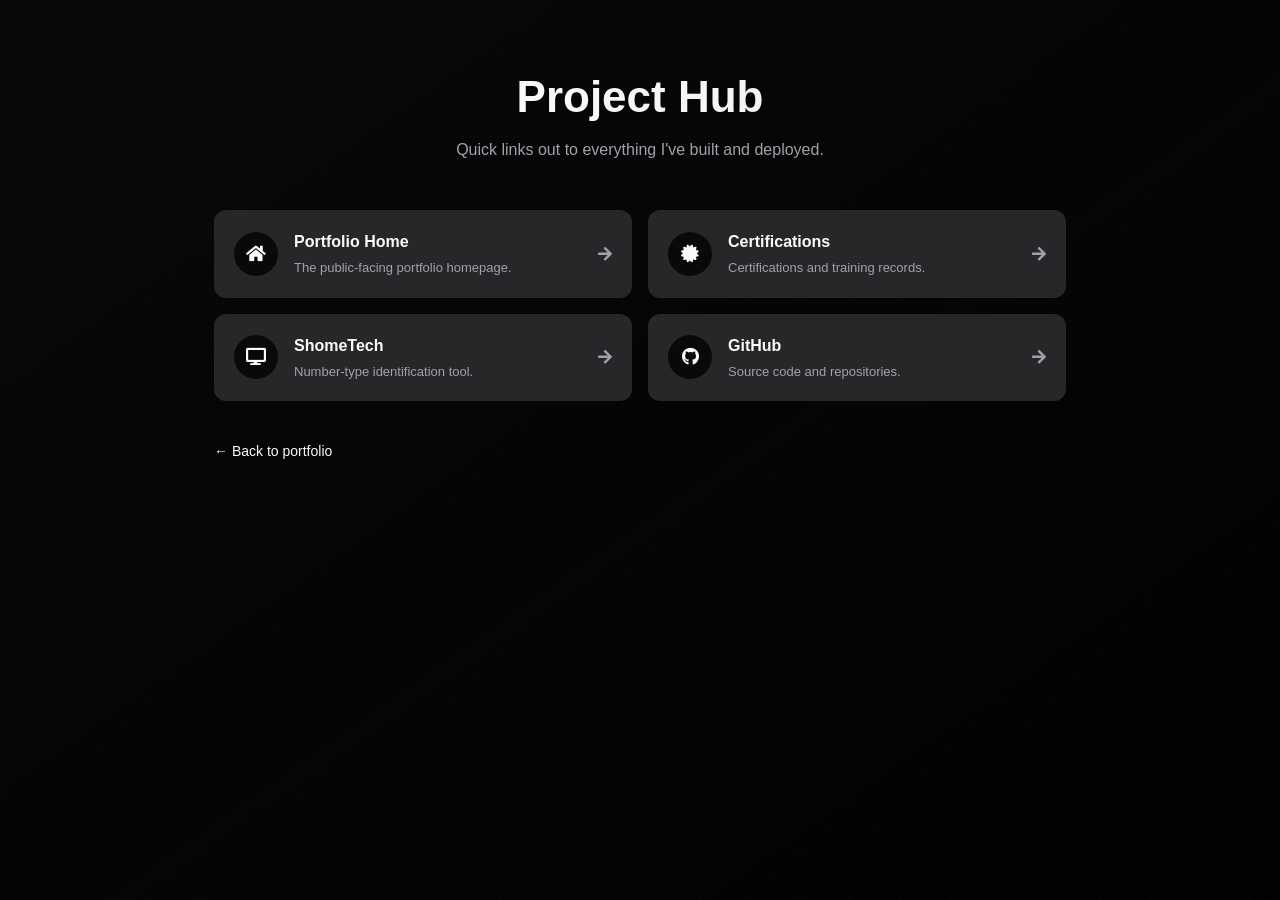
==== myhub/index.html @ 47d91900 "ver 2" ====
<!DOCTYPE html>
<html lang="en">
<head>
  <meta charset="UTF-8" />
  <meta name="viewport" content="width=device-width, initial-scale=1.0" />
  <title>Project Hub</title>
  <meta name="robots" content="noindex, nofollow" />
  <link rel="icon" href="../favicon.ico" />
  <link rel="stylesheet" href="../css/css.css" />
  <link rel="stylesheet" href="https://cdnjs.cloudflare.com/ajax/libs/font-awesome/5.15.3/css/all.min.css" />
</head>
<body class="np-page hub-page">

  <div class="np-bg-wireframe"></div>
  <div class="np-bg-gradient"></div>

  <div class="hub-wrap">
    <div class="hub-header">
      <h1 class="np-gradient-text">Project Hub</h1>
      <p>Quick links out to everything I've built and deployed.</p>
    </div>

    <div id="hub-links-grid" class="hub-grid"></div>

    <a href="../index.html" class="hub-back">&larr; Back to portfolio</a>
  </div>

  <script src="../JS/index.js"></script>
</body>
</html>
---- css/css.css ----
@charset "utf-8";
/* CSS Document */
.col-1 {width: 8.33%;}
.col-2 {width: 16.66%;}
.col-3 {width: 25%;}
.col-4 {width: 33.33%;}
.col-5 {width: 41.66%;}
.col-6 {width: 50%;}
.col-7 {width: 58.33%;}
.col-8 {width: 66.66%;}
.col-9 {width: 75%;}
.col-10 {width: 83.33%;}
.col-11 {width: 91.66%;}
.col-12 {width: 100%;}

* {
	box-sizing: border-box;
	margin: 0;
	padding: 0;
  }
  body {
	font-family: sans-serif;
	font-size: 16px;
	line-height: 1.5;
	/*color: #333;*/
	background-color: #222;
	color: #fff;
  }
  header {
	background-color: #333;
	color: #fff;
  
  }
  a {
	text-decoration: none; /* Remove underline */
	color: #fff; /* Change link color */
  }
  section {
	padding: 20px ;
	/*padding-top: 80px;*/
	width: 90%;
	/*margin: 20px auto;*/
	margin: 10px auto;
	border-radius: 10px;
	box-shadow: 0 0 20px rgba(0, 0, 0, 0.3);
  } 
  section h2 {
	font-size: 24px;
	font-weight: bold;
	margin-bottom: 20px;
  }
  footer {
	/*background-color: #ddd;*/
	background-color: #444;
	text-align: center;
	padding: 20px;
	color: #ddd;
	margin-top: 40px;
  } 
  footer p {
	margin: 10px 0;
  }   
  footer a {
	color: #fff;
	text-decoration: none;
	transition: color 0.3s ease;
  }   
  footer a:hover {
	color: #ddd;
  }
  
  /*Main Page*/
  .logo h1 {
	font-size: 24px;
	font-weight: bold;
  }
  
  ::-webkit-scrollbar {
	width: 10px;
  }
  ::-webkit-scrollbar-track {
	background: #f1f1f1;
  }
  ::-webkit-scrollbar-thumb {
	background: #888;
  }
  ::selection{
	background: rgb(0,123,255,0.3);
  }
	
  .navbar{
	position: fixed;
	width: 100%;
	z-index: 1;
	padding: 25px 0;
  
  }
  .navbar.sticky{
	background: #1b1b1b;
	padding: 10px 0;
  }
  .navbar .content{
	display: flex;
	align-items: center;
	justify-content: space-between;
  }
  .navbar .logo a{
	color: #fff;
	font-size: 30px;
	font-weight: 600;
	text-decoration: none;
	padding-left: 20px;
  }
  .navbar .menu-list{
	padding-right: 20px;
	display: inline-flex;
  }
  .menu-list li{
	list-style: none;
  }
  .menu-list li a{
	color: #fff;
	font-size: 18px;
	font-weight: 500;
	margin-left: 25px;
	text-decoration: none;
	transition: all 0.3s ease;
  }
  .menu-list li a:hover{
	color: #bbb;
  }
	
  .icon{
	color: #fff;
	font-size: 20px;
	cursor: pointer;
	display: none;
  }
	
  .menu-list .cancel-btn{
	position: absolute;
	right: 30px;
	top: 20px;
  }
  
	
  
  /* Hero Section*/
  .hero {
	height: 500px;
	display: flex;
	justify-content: center;
	align-items: center;
  }
  .hero-text {
	text-align: center;
  }
  .hero-image img{
	border-radius: 50%;
	width: 456px;
	display: block;
	margin-left: auto;
	margin-right: auto;
	margin-bottom: 40px;
  }
  .hero-content h1{
	text-align: center;
  }
  .hero-text h2 {
	font-size: 48px;
	font-weight: bold;
	margin-bottom: 20px;
  }
  .hero-text h3 {
	font-size: 24px;
	margin-bottom: 20px;
  }
  
  /* Social Icons */
  .social-icons {
	list-style: none;
	margin-top: 20px;
	align-self: center;
  }
  .social-icons li {
	display: inline-flex;
	flex-direction: column;
	text-align: center;
  }
  .social-icons li:last-child {
	margin-right: 0;
	
  }
  .social-icons a {
	color: #fff;
	margin-right: 10px;
	width: 75px;
	height: 75px;
	border-radius: 50%;
	line-height: 100px;
	transition: all 0.3s ease;
  }
  .social-icons a:hover {
	background-color: #ccc;
	color: #000;
  }
  
  /* Coding Icons */
  .coding-icons {
	list-style: none;
	margin-top: 20px;
  }
  .coding-icons li {
	display: inline-block;
	margin-right: 10px;
  }
  .coding-icons li:last-child {
	margin-right: 0;
  }
  .coding-icons i {
	font-size: 35px;
	color: #fff;
	border: 1px solid #fff;
	border-radius: 25%;
	padding: 10px;
  }
  .coding-icons i:hover {
	color: #bbb;
	border-color: #a4a1a1;
  }
  .coding-icons li div {
	display: inline-flex;
	flex-direction: column;
	align-items: center;
  
  }
  .coding-icons li div i {
	font-size: 35px;
  }
  .coding-icons li div span {
	font-size: 18px;
	margin-top: 5px;
  }
  
  
  /*Project Section*/
  .project-list {
	display: flex;
	justify-content: space-between;
	flex-wrap: wrap;
  }
  .project-item {
  width: calc(50% - 20px);
  margin-bottom: 40px;
  }
  .project-item img {
  width: 100%;
  height: 200px;
  object-fit: cover;
  }
  .project-item h3 {
  font-size: 24px;
  font-weight: bold;
  margin-bottom: 10px;
  }
  .project-item p {
  font-size: 16px;
  }
  .projects-grid {
	display: grid;
	grid-template-columns: repeat(auto-fit, minmax(300px, 1fr));
	gap: 2rem;
	list-style: none;
	padding: 0;
	margin: 0;
  }
  .project-tile {
	background-color: #333;
	color: #fff;
	padding: 2rem;
	border-radius: 0.5rem;
	box-shadow: 0 2px 4px rgba(0, 0, 0, 0.3);
	transition: transform 0.3s;
  }
  .project-tile:hover {
   /* transform: translateY(-0.5rem);*/
	transform: scale(1.1);
	box-shadow: 0 5px 10px rgba(0, 0, 0, 0.3);
	z-index: 1;
  }
  .project-tile img {
	width: 100%;
	height: auto;
	margin-bottom: 1rem;
  }
  .project-tile h3 {
	font-size: 1.5rem;
	margin-bottom: 0.5rem;
  }
  .project-tile p {
	font-size: 1rem;
	line-height: 1.5;
	margin: 0;
  }
  
  
  /* Project Details */
  #project-details {
	background-color: #333;
	padding: 80px ;
  }
  #project-details h1 {
	margin-bottom: 20px;
  }
  #project-details img {
	max-width: 100%;
	margin-bottom: 20px;
  }
  #project-details p {
	font-size: 18px;
	line-height: 1.5;
	margin-bottom: 20px;
  }
  #project-details h2 {
	margin-bottom: 10px;
  }
  #project-details ul {
	list-style: none;
	margin: 10px;
	padding: 10px;
  }  
  #project-details ul li {
	margin-bottom: 10px;
  } 
  #project-details ul li strong {
	display: inline-block;
	width: 150px;
	font-weight: bold;
  }
  
  /* Contact Section */
  .contact-form {
  max-width: 500px;
  margin: 0 auto;
  }
  .contact-form label {
  display: block;
  margin-bottom: 10px;
  font-size: 16px;
  font-weight: bold;
  }
  .contact-form input,.contact-form textarea {
  width: 100%;
  padding: 10px;
  margin-bottom: 20px;
  border: 2px solid #ddd;
  border-radius: 5px;
  font-size: 16px;
  background-color: #333;
  color: #fff;
  }
  .contact-form textarea {
  height: 150px;
  }
  .contact-form button{
	background-color: #333;
	color: #fff;
	padding: 10px 20px;
	border-color: #f1f1f1;
	border-radius: 5px;
	font-size: 16px;
	cursor: pointer;
  
  
  }
  .contact-form button:hover {
  /*background-color: #444;*/
  background-color: #ddd;
	color: #333;
  }
  
  /* Button */
  .cert-btn { 
	padding: 20px;
  }
  .btn {
	display: inline-block;
	padding: 12px 30px;
	font-size: 18px;
	font-weight: bold;
	text-align: center;
	text-transform: uppercase;
	color: #fff;
	background-color: #333;
	border: none;
	border-radius: 5px;
	transition: all 0.3s;
	margin:10px 20px 10px;
  }
  .btn:hover {
	background-color: #555;
  }
  
  
  /* Certification Section */
  .certifications-grid {
	display: grid;
	grid-template-columns: repeat(auto-fit, minmax(300px, 1fr));
	gap: 2rem;
	list-style: none;
	padding: 0;
	margin: 0;
  }
  .certification-tile {
	background-color: #333;
	color: #fff;
	padding: 2rem;
	border-radius: 0.5rem;
	box-shadow: 0 2px 4px rgba(0, 0, 0, 0.3);
	transition: transform 0.3s;
  }
  .certification-tile:hover {
	transform: translateY(-0.5rem);
  }
  .certification-tile img {
	width: 100%;
	height: auto;
	margin-bottom: 1rem;
  }
  .certification-tile h3 {
	font-size: 1.5rem;
	margin-bottom: 0.5rem;
  }
  .certification-tile p {
	font-size: 1rem;
	line-height: 1.5;
	margin: 0;
  }
  

  /* Dropdown menu */
.dropdown {
	position: relative;
	display: inline-block;
	margin: 10px;
  }
  
  .dropbtn {
	background-color: #2b2b2b;
	color: white;
	padding: 0.5rem 1rem;
	font-size: 1rem;
	border: none;
	border-radius: 0.5rem;
	cursor: pointer;
  }
  
  .dropdown-content {
	display: none;
	position: absolute;
	z-index: 1;
	background-color: #2b2b2b;
	box-shadow: 0 2px 4px rgba(0, 0, 0, 0.3);
  }
  
  .dropdown-content a {
	color: rgb(255, 255, 255);
	padding: 0.5rem 1rem;
	text-decoration: none;
	display: block;
  }
  
  .dropdown-content a:hover {
	background-color: #4b4b4b;
  }
  
  .dropdown:hover .dropdown-content {
	display: block;
  }
  
  .dropdown:hover .dropbtn {
	background-color: #444;
  }
  
	
  @media only screen and (max-width: 768px) {
	.project-item {
	  width: 100%;
	}
	
	.hero-image img{
	  width:70%;
	}
	.coding-icons li div i {
	  font-size: 30px;
	}
	.certification-tile {
	  font-size: 14px;
	  padding: 10px;
	}
	body.disabled{
	  overflow: hidden;
	}
	.icon{
	  display: block;
	  padding-right: 20px;
	}
	.icon.hide{
	  display: none;
	}
	.navbar{
	  position: fixed;
	}
	.navbar .menu-list{
	  position: absolute;
	  height: 100vh;
	  width: 100%;
	  max-width: 400px;
	  left: -100%;
	  top: 0px;
	  display: block;
	  padding: 40px 0;
	  text-align: center;
	  background: #222;
	  transition: all 0.3s ease;
	}
	.navbar.show .menu-list{
	  left: 0%;
	}
	.navbar .menu-list li{
	  margin-top: 45px;
	}
	.navbar .menu-list li a{
	  font-size: 23px;
	  margin-left: -100%;
	}
	.navbar.show .menu-list li a{
	  margin-left: 0px;
	}
  }

/* =========================================================================
   New Portfolio (index.html) — converted from the React homepage.
   Everything here is scoped under body.np-page / .np- prefixed classes so
   it can never collide with the rules above (used by certificate.html).
   ========================================================================= */

.np-page {
  --np-background: 240 10% 3.9%;
  --np-foreground: 0 0% 98%;
  --np-card: 240 10% 3.9%;
  --np-card-foreground: 0 0% 98%;
  --np-primary: 0 0% 98%;
  --np-primary-foreground: 0 0% 0%;
  --np-secondary: 240 3.7% 15.9%;
  --np-secondary-foreground: 0 0% 98%;
  --np-muted: 240 3.7% 15.9%;
  --np-muted-foreground: 240 5% 64.9%;
  --np-accent: 0 0% 20%;
  --np-accent-foreground: 0 0% 98%;
  --np-border: 240 3.7% 15.9%;
  --np-input: 240 3.7% 15.9%;
  --np-radius: 0.75rem;

  background-color: hsl(var(--np-background));
  color: hsl(var(--np-foreground));
  font-family: -apple-system, BlinkMacSystemFont, "Segoe UI", Roboto, Helvetica, Arial, sans-serif;
  font-size: 16px;
  line-height: 1.5;
  scroll-behavior: smooth;
  overflow-x: hidden;
}

/* Reset generic tag rules from the legacy stylesheet within the new page */
.np-page a { color: inherit; text-decoration: none; }
.np-page header { background: transparent; color: inherit; }
.np-page section { width: auto; margin: 0; border-radius: 0; box-shadow: none; }
.np-page ul { list-style: none; margin: 0; padding: 0; }
.np-page button { font: inherit; }
.np-page footer { background: hsl(var(--np-background)); color: inherit; text-align: left; padding: 0; margin-top: 0; }

.np-container {
  width: 100%;
  max-width: 1400px;
  margin: 0 auto;
  padding: 0 1.5rem;
  box-sizing: border-box;
}

.np-section {
  padding: 5rem 1.5rem;
}
@media (min-width: 768px) {
  .np-section { padding-left: 4rem; padding-right: 4rem; }
}
@media (min-width: 1024px) {
  .np-section { padding-left: 5rem; padding-right: 5rem; }
}

.np-bg-wireframe {
  position: fixed;
  inset: 0;
  z-index: -20;
  background-image:
    radial-gradient(rgba(255, 255, 255, 0.1) 1px, transparent 1px),
    radial-gradient(rgba(255, 255, 255, 0.1) 1px, transparent 1px);
  background-size: 50px 50px;
  background-position: 0 0, 25px 25px;
}
.np-bg-gradient {
  position: fixed;
  inset: 0;
  z-index: -10;
  background: linear-gradient(to bottom right, hsl(var(--np-background)), rgba(0, 0, 0, 0.8));
}

.np-loading {
  position: fixed;
  inset: 0;
  z-index: 100;
  display: flex;
  align-items: center;
  justify-content: center;
  background: hsl(var(--np-background));
  transition: opacity 0.3s ease;
}
.np-loading.np-hidden { display: none; }
.np-loading-text { font-size: 1.875rem; font-weight: 700; }

.np-gradient-text {
  background: linear-gradient(90deg, #fff, rgba(255, 255, 255, 0.9), rgba(255, 255, 255, 0.7));
  background-size: 300% 300%;
  -webkit-background-clip: text;
  background-clip: text;
  color: transparent;
  animation: np-gradient-shift 3s ease infinite;
}
@keyframes np-gradient-shift {
  0%, 100% { background-position: 0% 50%; }
  50% { background-position: 100% 50%; }
}

/* Buttons */
.np-btn {
  display: inline-flex;
  align-items: center;
  justify-content: center;
  gap: 0.5rem;
  white-space: nowrap;
  border-radius: calc(var(--np-radius) - 2px);
  font-size: 0.875rem;
  font-weight: 500;
  height: 2.5rem;
  padding: 0 1rem;
  border: 1px solid transparent;
  background-color: hsl(var(--np-primary));
  color: hsl(var(--np-primary-foreground));
  cursor: pointer;
  transition: background-color 0.2s, color 0.2s, border-color 0.2s;
}
.np-btn:hover { background-color: hsl(var(--np-primary) / 0.9); }
.np-btn-outline {
  background-color: transparent;
  border-color: hsl(var(--np-input));
  color: hsl(var(--np-foreground));
}
.np-btn-outline:hover {
  background-color: hsl(var(--np-accent));
  color: hsl(var(--np-accent-foreground));
}
.np-btn-sm { height: 2.25rem; padding: 0 0.75rem; font-size: 0.8125rem; }
.np-btn-block { width: 100%; }

/* Navbar */
.np-navbar {
  position: fixed;
  top: 0;
  left: 0;
  width: 100%;
  z-index: 50;
  padding: 1.5rem 0;
  transition: all 0.3s ease;
}
.np-navbar.np-scrolled {
  padding: 1rem 0;
  background: hsl(var(--np-background) / 0.9);
  backdrop-filter: blur(8px);
}
.np-navbar .np-container { display: flex; justify-content: space-between; align-items: center; }
.np-logo { font-size: 1.25rem; font-weight: 700; }
.np-nav-list { display: flex; gap: 2rem; flex-wrap: wrap; }
.np-nav-link {
  background: none;
  border: none;
  cursor: pointer;
  position: relative;
  color: hsl(var(--np-muted-foreground));
  text-transform: capitalize;
  font-size: 0.95rem;
  padding-bottom: 4px;
  transition: color 0.2s;
}
.np-nav-link::after {
  content: "";
  position: absolute;
  bottom: 0;
  left: 0;
  width: 0;
  height: 2px;
  background: #fff;
  transition: width 0.2s;
}
.np-nav-link:hover { color: hsl(var(--np-foreground)); }
.np-nav-link:hover::after { width: 100%; }
.np-nav-link.np-active { color: hsl(var(--np-foreground)); }
.np-nav-link.np-active::after { width: 100%; }

.np-nav-toggle {
  display: none;
  background: none;
  border: none;
  color: hsl(var(--np-foreground));
  font-size: 1.35rem;
  cursor: pointer;
  padding: 0.25rem;
  align-items: center;
  justify-content: center;
}

@media (max-width: 680px) {
  .np-nav-toggle { display: flex; }
  .np-nav-list {
    position: absolute;
    top: 100%;
    left: 0;
    right: 0;
    flex-direction: column;
    gap: 0;
    max-height: 0;
    overflow: hidden;
    background: hsl(var(--np-background) / 0.97);
    backdrop-filter: blur(10px);
    border-bottom: 1px solid hsl(var(--np-border));
    transition: max-height 0.3s ease;
  }
  .np-nav-list.np-open { max-height: 24rem; }
  .np-nav-list li { width: 100%; }
  .np-nav-link {
    display: block;
    width: 100%;
    padding: 1rem 1.5rem;
    box-sizing: border-box;
  }
  .np-nav-link::after { display: none; }
  .np-nav-link.np-active { background: hsl(var(--np-secondary)); }
}

/* Hero */
.np-hero { min-height: 100vh; display: flex; align-items: center; position: relative; }
.np-hero-grid { display: grid; gap: 3rem; align-items: center; }
@media (min-width: 768px) { .np-hero-grid { grid-template-columns: 1fr 1fr; } }
.np-hero-copy { display: flex; flex-direction: column; gap: 1.5rem; }
.np-hero-greeting { color: #fff; font-weight: 500; }
.np-hero-name { font-size: clamp(2.25rem, 5vw + 1rem, 3.75rem); font-weight: 700; line-height: 1.1; }
.np-hero-role { font-size: clamp(1.25rem, 2vw + 1rem, 1.875rem); color: hsl(var(--np-muted-foreground)); font-weight: 500; }
.np-hero-actions { display: flex; flex-wrap: wrap; gap: 1rem; padding-top: 0.5rem; }
.np-hero-photo-wrap { display: block; order: -1; }
@media (min-width: 768px) { .np-hero-photo-wrap { order: 0; } }
.np-hero-photo {
  width: 200px;
  height: 200px;
  margin: 0 auto;
  border-radius: 50%;
  overflow: hidden;
  border: 4px solid rgba(255, 255, 255, 0.2);
  box-shadow: 0 0 40px rgba(255, 255, 255, 0.1);
}
@media (min-width: 768px) { .np-hero-photo { width: 320px; height: 320px; } }
.np-hero-photo img { width: 100%; height: 100%; object-fit: cover; display: block; }
.np-hero-bg { position: absolute; inset: 0; z-index: -1; overflow: hidden; }
.np-floating-circle {
  position: absolute;
  border-radius: 50%;
  background: rgba(255, 255, 255, 0.05);
  animation: np-float 15s infinite ease-in-out;
}
@keyframes np-float {
  0%, 100% { transform: translate(0, 0) rotate(0deg); }
  25% { transform: translate(15px, -15px) rotate(5deg); }
  50% { transform: translate(30px, 0) rotate(10deg); }
  75% { transform: translate(15px, 15px) rotate(5deg); }
}
.np-circle-1 { width: 16rem; height: 16rem; top: -5rem; left: -5rem; }
.np-circle-2 { width: 24rem; height: 24rem; top: 33%; right: -12rem; animation-delay: 3s; }
.np-circle-3 { width: 12rem; height: 12rem; bottom: -2.5rem; left: 25%; animation-delay: 7s; }

/* Section heading */
.np-heading { margin-bottom: 3rem; }
.np-heading h2 { font-size: clamp(1.5rem, 1.4vw + 1.25rem, 1.875rem); font-weight: 700; margin-bottom: 0.5rem; }
.np-heading-rule { width: 4rem; height: 4px; background: hsl(var(--np-primary)); }

/* About */
.np-about-grid { display: grid; gap: 3rem; align-items: center; }
@media (min-width: 768px) { .np-about-grid { grid-template-columns: 1fr 1fr; } }
.np-about-copy { display: flex; flex-direction: column; gap: 1rem; }
.np-about-copy h3 { font-size: 1.25rem; font-weight: 600; }
.np-about-copy p { color: hsl(var(--np-muted-foreground)); }
.np-about-card {
  background: hsl(var(--np-secondary));
  padding: 2rem;
  border-radius: var(--np-radius);
  transition: transform 0.3s, box-shadow 0.3s;
}
.np-about-card:hover { transform: translateY(-4px); box-shadow: 0 10px 30px rgba(255, 255, 255, 0.06); }
.np-about-fields { display: grid; grid-template-columns: 1fr 1fr; gap: 1rem; }
.np-about-fields h4 { font-size: 0.875rem; color: hsl(var(--np-muted-foreground)); }
.np-social-row { display: flex; flex-wrap: wrap; gap: 0.75rem; margin-top: 1rem; }
.np-social-row a {
  display: flex;
  align-items: center;
  justify-content: center;
  width: 2.75rem;
  height: 2.75rem;
  background: hsl(var(--np-background));
  border-radius: 50%;
  transition: background-color 0.2s;
}
.np-social-row a:hover { background: hsl(var(--np-primary) / 0.1); }

/* Skills */
.np-skills-section { background: hsl(var(--np-secondary) / 0.5); }
.np-filter-row { display: flex; flex-wrap: wrap; gap: 0.5rem; margin-bottom: 2rem; }
.np-filter-btn {
  padding: 0.5rem 1rem;
  border-radius: 9999px;
  font-size: 0.875rem;
  background: hsl(var(--np-background));
  color: hsl(var(--np-muted-foreground));
  border: none;
  cursor: pointer;
  transition: color 0.2s, background-color 0.2s;
}
.np-filter-btn:hover { color: hsl(var(--np-foreground)); }
.np-filter-btn.np-active { background: #fff; color: #000; }
.np-skills-grid { display: grid; gap: 2rem; }
@media (min-width: 768px) { .np-skills-grid { grid-template-columns: 1fr 1fr; } }
.np-skill-row-top { display: flex; justify-content: space-between; margin-bottom: 0.5rem; }
.np-skill-name { font-weight: 500; }
.np-skill-pct { color: hsl(var(--np-muted-foreground)); }
.np-skill-track { height: 0.5rem; background: hsl(var(--np-background)); border-radius: 9999px; overflow: hidden; }
.np-skill-fill { height: 100%; background: #fff; border-radius: 9999px; }

/* Projects */
.np-projects-filter .np-filter-btn { background: hsl(var(--np-secondary)); }
.np-projects-filter .np-filter-btn.np-active { background: #fff; color: #000; }
.np-carousel-wrap { position: relative; padding: 0 1rem; }
@media (min-width: 768px) { .np-carousel-wrap { padding: 0 2.5rem; } }
.np-carousel-viewport { overflow: hidden; }
.np-carousel-track {
  display: flex;
  gap: 1rem;
  will-change: transform;
}
.np-carousel-item { flex: 0 0 100%; }
@media (min-width: 768px) { .np-carousel-item { flex-basis: calc(50% - 0.5rem); } }
@media (min-width: 1024px) { .np-carousel-item { flex-basis: calc(33.333% - 0.667rem); } }
.np-carousel-btn {
  position: absolute;
  top: 50%;
  transform: translateY(-50%);
  width: 2.5rem;
  height: 2.5rem;
  border-radius: 50%;
  background: hsl(var(--np-secondary));
  border: 1px solid hsl(var(--np-border));
  display: flex;
  align-items: center;
  justify-content: center;
  cursor: pointer;
  color: #fff;
  z-index: 5;
  transition: background-color 0.2s, color 0.2s, transform 0.2s;
}
.np-carousel-btn:hover { background: hsl(var(--np-primary)); color: hsl(var(--np-primary-foreground)); transform: translateY(-50%) scale(1.08); }
.np-carousel-prev { left: 0; }
.np-carousel-next { right: 0; }
@media (min-width: 1024px) { .np-carousel-prev { left: -1rem; } .np-carousel-next { right: -1rem; } }

.np-carousel-dots { display: flex; justify-content: center; gap: 0.5rem; margin-top: 1.75rem; }
.np-dot {
  width: 0.5rem;
  height: 0.5rem;
  border-radius: 50%;
  background: hsl(var(--np-muted-foreground));
  border: none;
  padding: 0;
  cursor: pointer;
  transition: background-color 0.2s, transform 0.2s;
}
.np-dot:hover { background: hsl(var(--np-foreground)); }
.np-dot.np-active { background: #fff; transform: scale(1.3); }

.np-project-card {
  background: hsl(var(--np-secondary));
  border-radius: var(--np-radius);
  overflow: hidden;
  height: 100%;
  transition: box-shadow 0.3s, transform 0.3s;
}
.np-project-card:hover { box-shadow: 0 10px 30px rgba(255, 255, 255, 0.1); transform: translateY(-6px); }
.np-project-image { position: relative; height: 13rem; overflow: hidden; }
.np-project-image img {
  width: 100%;
  height: 100%;
  object-fit: cover;
  transition: transform 0.7s;
  display: block;
}
.np-project-card:hover .np-project-image img { transform: scale(1.1); }
.np-project-icon {
  position: absolute;
  top: 1rem;
  right: 1rem;
  padding: 0.5rem;
  background: hsl(var(--np-background) / 0.8);
  backdrop-filter: blur(4px);
  border-radius: 50%;
  width: 2.5rem;
  height: 2.5rem;
  display: flex;
  align-items: center;
  justify-content: center;
  font-size: 1.25rem;
}
.np-project-body { padding: 1.5rem; display: flex; flex-direction: column; gap: 1rem; }
.np-project-body h3 { font-size: 1.25rem; font-weight: 600; }
.np-project-body p { color: hsl(var(--np-muted-foreground)); }
.np-project-tags { display: flex; flex-wrap: wrap; gap: 0.5rem; }
.np-project-tags span {
  padding: 0.25rem 0.75rem;
  background: hsl(var(--np-background));
  border-radius: 9999px;
  font-size: 0.75rem;
  color: hsl(var(--np-muted-foreground));
}
.np-project-actions { display: flex; gap: 0.75rem; padding-top: 0.5rem; }

/* Contact */
.np-contact-section { background: hsl(var(--np-secondary) / 0.5); }
.np-contact-grid { display: grid; gap: 3rem; }
@media (min-width: 768px) { .np-contact-grid { grid-template-columns: 1fr 1fr; } }
.np-contact-info h3 { font-size: 1.25rem; font-weight: 600; margin-bottom: 1.5rem; }
.np-contact-item { display: flex; align-items: center; gap: 1rem; margin-bottom: 1.5rem; }
.np-contact-icon {
  background: hsl(var(--np-background));
  padding: 0.75rem;
  border-radius: 50%;
  width: 2.75rem;
  height: 2.75rem;
  display: flex;
  align-items: center;
  justify-content: center;
  color: hsl(var(--np-primary));
}
.np-contact-item p { font-size: 0.875rem; color: hsl(var(--np-muted-foreground)); }
.np-contact-item a:hover { color: hsl(var(--np-primary)); }
.np-profiles h3 { font-size: 1.25rem; font-weight: 600; margin: 2rem 0 1rem; }
.np-profiles-row { display: flex; gap: 1rem; }
.np-profiles-row a {
  background: hsl(var(--np-background));
  padding: 0.75rem;
  border-radius: 50%;
  width: 2.75rem;
  height: 2.75rem;
  display: flex;
  align-items: center;
  justify-content: center;
  transition: background-color 0.2s;
}
.np-profiles-row a:hover { background: hsl(var(--np-primary) / 0.1); }

.np-form h3 { font-size: 1.25rem; font-weight: 600; margin-bottom: 1.5rem; }
.np-form-row { display: grid; gap: 1rem; margin-bottom: 1rem; }
@media (min-width: 768px) { .np-form-row { grid-template-columns: 1fr 1fr; } }
.np-form label { display: block; font-size: 0.875rem; color: hsl(var(--np-muted-foreground)); margin-bottom: 0.25rem; }
.np-form-group { margin-bottom: 1rem; }
.np-input, .np-textarea {
  width: 100%;
  background: hsl(var(--np-background));
  border: none;
  border-radius: calc(var(--np-radius) - 2px);
  padding: 0.6rem 0.75rem;
  font-size: 0.875rem;
  color: hsl(var(--np-foreground));
  outline: none;
  box-sizing: border-box;
  font-family: inherit;
}
.np-input:focus, .np-textarea:focus { box-shadow: 0 0 0 2px hsl(var(--np-primary)); }
.np-textarea { min-height: 8rem; resize: vertical; }

/* Footer */
.np-footer { padding: 2rem 1.5rem; }
.np-footer .np-container {
  display: flex;
  flex-direction: column;
  align-items: center;
  gap: 1rem;
}
@media (min-width: 768px) { .np-footer .np-container { flex-direction: row; justify-content: space-between; } }
.np-footer-logo { font-size: 1.125rem; font-weight: 700; }
.np-footer-copy { font-size: 0.875rem; color: hsl(var(--np-muted-foreground)); }
.np-footer-top {
  background: none;
  border: none;
  cursor: pointer;
  font-size: 0.875rem;
  color: hsl(var(--np-muted-foreground));
  transition: color 0.2s;
}
.np-footer-top:hover { color: hsl(var(--np-foreground)); }

@media (max-width: 480px) {
  .np-container { padding: 0 1rem; }
  .np-section { padding-top: 3.5rem; padding-bottom: 3.5rem; padding-left: 1rem; padding-right: 1rem; }
  .np-about-card, .np-about-fields { gap: 0.75rem; }
  .np-hero-actions .np-btn { flex: 1 1 auto; }
}

/* Scroll-reveal on entry into viewport */
.np-reveal {
  opacity: 0;
  transform: translateY(24px);
  transition: opacity 0.6s ease, transform 0.6s ease;
}
.np-reveal.np-in-view { opacity: 1; transform: translateY(0); }
@media (prefers-reduced-motion: reduce) {
  .np-reveal { transition: none; opacity: 1; transform: none; }
}

/* Floating scroll-to-top button */
.np-scroll-top-fab {
  position: fixed;
  bottom: 1.5rem;
  right: 1.5rem;
  width: 3rem;
  height: 3rem;
  border-radius: 50%;
  background: hsl(var(--np-primary));
  color: hsl(var(--np-primary-foreground));
  border: none;
  display: flex;
  align-items: center;
  justify-content: center;
  cursor: pointer;
  box-shadow: 0 4px 14px rgba(0, 0, 0, 0.35);
  opacity: 0;
  visibility: hidden;
  transform: translateY(10px);
  transition: opacity 0.3s, transform 0.3s, visibility 0.3s;
  z-index: 40;
}
.np-scroll-top-fab.np-visible { opacity: 1; visibility: visible; transform: translateY(0); }
.np-scroll-top-fab:hover { background-color: hsl(var(--np-primary) / 0.85); }

/* Secret hub page */
.hub-wrap { max-width: 900px; margin: 0 auto; padding: 4rem 1.5rem; min-height: 100vh; box-sizing: border-box; }
.hub-header { text-align: center; margin-bottom: 3rem; }
.hub-header h1 { font-size: clamp(2rem, 4vw + 1rem, 2.75rem); font-weight: 700; margin-bottom: 0.5rem; }
.hub-header p { color: hsl(var(--np-muted-foreground)); }
.hub-grid { display: grid; gap: 1rem; grid-template-columns: 1fr; }
@media (min-width: 640px) { .hub-grid { grid-template-columns: 1fr 1fr; } }
.hub-card {
  display: flex;
  align-items: center;
  gap: 1rem;
  background: hsl(var(--np-secondary));
  border-radius: var(--np-radius);
  padding: 1.25rem;
  color: hsl(var(--np-foreground));
  transition: transform 0.2s, box-shadow 0.2s, background-color 0.2s;
}
.hub-card:hover { transform: translateY(-4px); box-shadow: 0 10px 30px rgba(255, 255, 255, 0.08); background: hsl(var(--np-accent)); }
.hub-card-icon {
  width: 2.75rem;
  height: 2.75rem;
  min-width: 2.75rem;
  border-radius: 50%;
  background: hsl(var(--np-background));
  display: flex;
  align-items: center;
  justify-content: center;
  color: hsl(var(--np-primary));
  font-size: 1.1rem;
}
.hub-card h3 { font-size: 1rem; font-weight: 600; margin-bottom: 0.25rem; }
.hub-card p { font-size: 0.8125rem; color: hsl(var(--np-muted-foreground)); }
.hub-card-arrow { margin-left: auto; color: hsl(var(--np-muted-foreground)); }
.hub-back {
  display: inline-block;
  margin-top: 2.5rem;
  color: hsl(var(--np-muted-foreground));
  font-size: 0.875rem;
  transition: color 0.2s;
}
.hub-back:hover { color: hsl(var(--np-foreground)); }
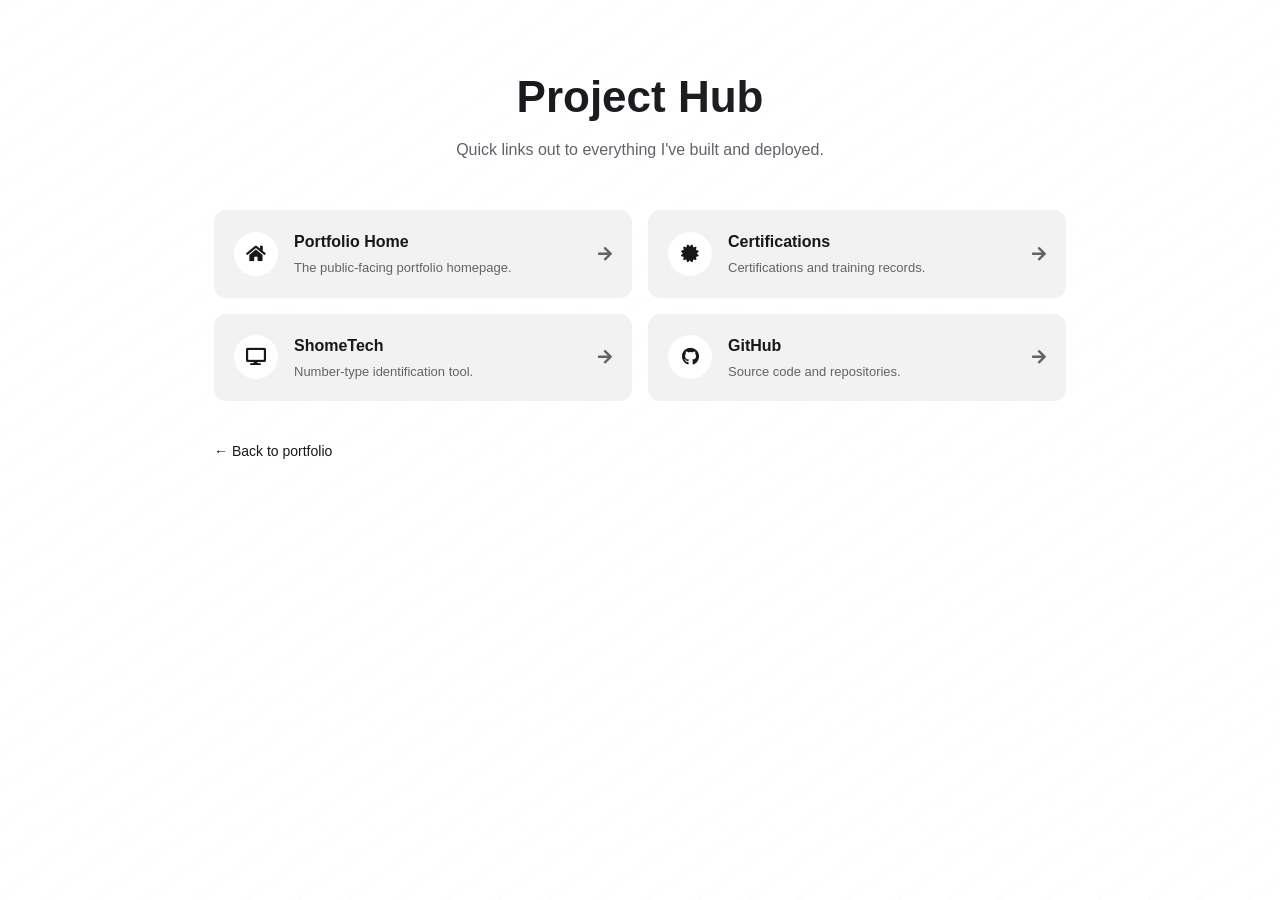
==== commit 35ef5a5f: "light mode added" ====
--- a/myhub/index.html
+++ b/myhub/index.html
@@ -5,7 +5,15 @@
   <meta name="viewport" content="width=device-width, initial-scale=1.0" />
   <title>Project Hub</title>
   <meta name="robots" content="noindex, nofollow" />
-  <link rel="icon" href="../favicon.ico" />
+  <script>
+    (function () {
+      var stored = localStorage.getItem("np-theme");
+      var theme = stored || (window.matchMedia && window.matchMedia("(prefers-color-scheme: light)").matches ? "light" : "dark");
+      document.documentElement.setAttribute("data-theme", theme);
+    })();
+  </script>
+  <link rel="icon" type="image/svg+xml" href="../favicon.svg" />
+  <link rel="alternate icon" href="../favicon.ico" />
   <link rel="stylesheet" href="../css/css.css" />
   <link rel="stylesheet" href="https://cdnjs.cloudflare.com/ajax/libs/font-awesome/5.15.3/css/all.min.css" />
 </head>
--- a/css/css.css
+++ b/css/css.css
@@ -562,6 +562,13 @@
   --np-input: 240 3.7% 15.9%;
   --np-radius: 0.75rem;
 
+  /* Theme-aware values for spots that used to be hardcoded #fff / rgba(255,255,255,..) */
+  --np-gradient-1: 255, 255, 255;
+  --np-gradient-2: 255, 255, 255;
+  --np-gradient-3: 255, 255, 255;
+  --np-wireframe-dot: 255, 255, 255;
+  --np-overlay-tint: 0, 0, 0;
+
   background-color: hsl(var(--np-background));
   color: hsl(var(--np-foreground));
   font-family: -apple-system, BlinkMacSystemFont, "Segoe UI", Roboto, Helvetica, Arial, sans-serif;
@@ -569,15 +576,41 @@
   line-height: 1.5;
   scroll-behavior: smooth;
   overflow-x: hidden;
+  transition: background-color 0.3s ease, color 0.3s ease;
+}
+
+/* Light theme override — toggled via data-theme="light" on <html> */
+:root[data-theme="light"] .np-page {
+  --np-background: 0 0% 100%;
+  --np-foreground: 240 10% 10%;
+  --np-card: 0 0% 100%;
+  --np-card-foreground: 240 10% 10%;
+  --np-primary: 240 10% 10%;
+  --np-primary-foreground: 0 0% 100%;
+  --np-secondary: 240 5% 95%;
+  --np-secondary-foreground: 240 10% 10%;
+  --np-muted: 240 5% 95%;
+  --np-muted-foreground: 240 4% 40%;
+  --np-accent: 240 5% 90%;
+  --np-accent-foreground: 240 10% 10%;
+  --np-border: 240 6% 88%;
+  --np-input: 240 6% 88%;
+
+  --np-gradient-1: 20, 20, 25;
+  --np-gradient-2: 20, 20, 25;
+  --np-gradient-3: 20, 20, 25;
+  --np-wireframe-dot: 0, 0, 0;
+  --np-overlay-tint: 255, 255, 255;
 }
 
 /* Reset generic tag rules from the legacy stylesheet within the new page */
-.np-page a { color: inherit; text-decoration: none; }
+.np-page a { text-decoration: none; }
+.np-page a:not(.np-btn) { color: inherit; }
 .np-page header { background: transparent; color: inherit; }
 .np-page section { width: auto; margin: 0; border-radius: 0; box-shadow: none; }
 .np-page ul { list-style: none; margin: 0; padding: 0; }
 .np-page button { font: inherit; }
-.np-page footer { background: hsl(var(--np-background)); color: inherit; text-align: left; padding: 0; margin-top: 0; }
+.np-page footer { color: inherit; text-align: left; margin-top: 0; }
 
 .np-container {
   width: 100%;
@@ -602,8 +635,8 @@
   inset: 0;
   z-index: -20;
   background-image:
-    radial-gradient(rgba(255, 255, 255, 0.1) 1px, transparent 1px),
-    radial-gradient(rgba(255, 255, 255, 0.1) 1px, transparent 1px);
+    radial-gradient(rgba(var(--np-wireframe-dot), 0.1) 1px, transparent 1px),
+    radial-gradient(rgba(var(--np-wireframe-dot), 0.1) 1px, transparent 1px);
   background-size: 50px 50px;
   background-position: 0 0, 25px 25px;
 }
@@ -611,7 +644,7 @@
   position: fixed;
   inset: 0;
   z-index: -10;
-  background: linear-gradient(to bottom right, hsl(var(--np-background)), rgba(0, 0, 0, 0.8));
+  background: linear-gradient(to bottom right, hsl(var(--np-background)), rgba(var(--np-overlay-tint), 0.8));
 }
 
 .np-loading {
@@ -628,7 +661,7 @@
 .np-loading-text { font-size: 1.875rem; font-weight: 700; }
 
 .np-gradient-text {
-  background: linear-gradient(90deg, #fff, rgba(255, 255, 255, 0.9), rgba(255, 255, 255, 0.7));
+  background: linear-gradient(90deg, rgb(var(--np-gradient-1)), rgba(var(--np-gradient-2), 0.9), rgba(var(--np-gradient-3), 0.7));
   background-size: 300% 300%;
   -webkit-background-clip: text;
   background-clip: text;
@@ -688,6 +721,20 @@
 }
 .np-navbar .np-container { display: flex; justify-content: space-between; align-items: center; }
 .np-logo { font-size: 1.25rem; font-weight: 700; }
+.np-navbar-right { display: flex; align-items: center; gap: 1.5rem; }
+.np-theme-toggle {
+  background: none;
+  border: none;
+  color: hsl(var(--np-foreground));
+  font-size: 1.1rem;
+  cursor: pointer;
+  padding: 0.25rem;
+  display: flex;
+  align-items: center;
+  justify-content: center;
+  transition: color 0.2s, transform 0.3s;
+}
+.np-theme-toggle:hover { color: hsl(var(--np-primary)); transform: rotate(20deg); }
 .np-nav-list { display: flex; gap: 2rem; flex-wrap: wrap; }
 .np-nav-link {
   background: none;
@@ -707,7 +754,7 @@
   left: 0;
   width: 0;
   height: 2px;
-  background: #fff;
+  background: hsl(var(--np-primary));
   transition: width 0.2s;
 }
 .np-nav-link:hover { color: hsl(var(--np-foreground)); }
@@ -760,7 +807,7 @@
 .np-hero-grid { display: grid; gap: 3rem; align-items: center; }
 @media (min-width: 768px) { .np-hero-grid { grid-template-columns: 1fr 1fr; } }
 .np-hero-copy { display: flex; flex-direction: column; gap: 1.5rem; }
-.np-hero-greeting { color: #fff; font-weight: 500; }
+.np-hero-greeting { color: hsl(var(--np-foreground)); font-weight: 500; }
 .np-hero-name { font-size: clamp(2.25rem, 5vw + 1rem, 3.75rem); font-weight: 700; line-height: 1.1; }
 .np-hero-role { font-size: clamp(1.25rem, 2vw + 1rem, 1.875rem); color: hsl(var(--np-muted-foreground)); font-weight: 500; }
 .np-hero-actions { display: flex; flex-wrap: wrap; gap: 1rem; padding-top: 0.5rem; }
@@ -772,8 +819,8 @@
   margin: 0 auto;
   border-radius: 50%;
   overflow: hidden;
-  border: 4px solid rgba(255, 255, 255, 0.2);
-  box-shadow: 0 0 40px rgba(255, 255, 255, 0.1);
+  border: 4px solid rgba(var(--np-gradient-1), 0.2);
+  box-shadow: 0 0 40px rgba(var(--np-gradient-1), 0.1);
 }
 @media (min-width: 768px) { .np-hero-photo { width: 320px; height: 320px; } }
 .np-hero-photo img { width: 100%; height: 100%; object-fit: cover; display: block; }
@@ -781,7 +828,7 @@
 .np-floating-circle {
   position: absolute;
   border-radius: 50%;
-  background: rgba(255, 255, 255, 0.05);
+  background: rgba(var(--np-gradient-1), 0.05);
   animation: np-float 15s infinite ease-in-out;
 }
 @keyframes np-float {
@@ -810,10 +857,17 @@
   padding: 2rem;
   border-radius: var(--np-radius);
   transition: transform 0.3s, box-shadow 0.3s;
-}
-.np-about-card:hover { transform: translateY(-4px); box-shadow: 0 10px 30px rgba(255, 255, 255, 0.06); }
+  max-width: 100%;
+  overflow-wrap: break-word;
+}
+.np-about-card:hover { transform: translateY(-4px); box-shadow: 0 10px 30px rgba(var(--np-gradient-1), 0.06); }
 .np-about-fields { display: grid; grid-template-columns: 1fr 1fr; gap: 1rem; }
+.np-about-fields > div { min-width: 0; }
 .np-about-fields h4 { font-size: 0.875rem; color: hsl(var(--np-muted-foreground)); }
+.np-about-fields p { overflow-wrap: break-word; word-break: break-word; }
+@media (max-width: 400px) {
+  .np-about-fields { grid-template-columns: 1fr; }
+}
 .np-social-row { display: flex; flex-wrap: wrap; gap: 0.75rem; margin-top: 1rem; }
 .np-social-row a {
   display: flex;
@@ -841,18 +895,18 @@
   transition: color 0.2s, background-color 0.2s;
 }
 .np-filter-btn:hover { color: hsl(var(--np-foreground)); }
-.np-filter-btn.np-active { background: #fff; color: #000; }
+.np-filter-btn.np-active { background: hsl(var(--np-primary)); color: hsl(var(--np-primary-foreground)); }
 .np-skills-grid { display: grid; gap: 2rem; }
 @media (min-width: 768px) { .np-skills-grid { grid-template-columns: 1fr 1fr; } }
 .np-skill-row-top { display: flex; justify-content: space-between; margin-bottom: 0.5rem; }
 .np-skill-name { font-weight: 500; }
 .np-skill-pct { color: hsl(var(--np-muted-foreground)); }
 .np-skill-track { height: 0.5rem; background: hsl(var(--np-background)); border-radius: 9999px; overflow: hidden; }
-.np-skill-fill { height: 100%; background: #fff; border-radius: 9999px; }
+.np-skill-fill { height: 100%; background: hsl(var(--np-primary)); border-radius: 9999px; }
 
 /* Projects */
 .np-projects-filter .np-filter-btn { background: hsl(var(--np-secondary)); }
-.np-projects-filter .np-filter-btn.np-active { background: #fff; color: #000; }
+.np-projects-filter .np-filter-btn.np-active { background: hsl(var(--np-primary)); color: hsl(var(--np-primary-foreground)); }
 .np-carousel-wrap { position: relative; padding: 0 1rem; }
 @media (min-width: 768px) { .np-carousel-wrap { padding: 0 2.5rem; } }
 .np-carousel-viewport { overflow: hidden; }
@@ -877,7 +931,7 @@
   align-items: center;
   justify-content: center;
   cursor: pointer;
-  color: #fff;
+  color: hsl(var(--np-foreground));
   z-index: 5;
   transition: background-color 0.2s, color 0.2s, transform 0.2s;
 }
@@ -898,7 +952,7 @@
   transition: background-color 0.2s, transform 0.2s;
 }
 .np-dot:hover { background: hsl(var(--np-foreground)); }
-.np-dot.np-active { background: #fff; transform: scale(1.3); }
+.np-dot.np-active { background: hsl(var(--np-primary)); transform: scale(1.3); }
 
 .np-project-card {
   background: hsl(var(--np-secondary));
@@ -907,7 +961,7 @@
   height: 100%;
   transition: box-shadow 0.3s, transform 0.3s;
 }
-.np-project-card:hover { box-shadow: 0 10px 30px rgba(255, 255, 255, 0.1); transform: translateY(-6px); }
+.np-project-card:hover { box-shadow: 0 10px 30px rgba(var(--np-gradient-1), 0.1); transform: translateY(-6px); }
 .np-project-image { position: relative; height: 13rem; overflow: hidden; }
 .np-project-image img {
   width: 100%;
@@ -951,6 +1005,7 @@
 @media (min-width: 768px) { .np-contact-grid { grid-template-columns: 1fr 1fr; } }
 .np-contact-info h3 { font-size: 1.25rem; font-weight: 600; margin-bottom: 1.5rem; }
 .np-contact-item { display: flex; align-items: center; gap: 1rem; margin-bottom: 1.5rem; }
+.np-contact-item > div { min-width: 0; overflow-wrap: break-word; word-break: break-word; }
 .np-contact-icon {
   background: hsl(var(--np-background));
   padding: 0.75rem;
@@ -1000,15 +1055,49 @@
 .np-textarea { min-height: 8rem; resize: vertical; }
 
 /* Footer */
-.np-footer { padding: 2rem 1.5rem; }
-.np-footer .np-container {
+.np-footer {
+  padding: 4rem 1.5rem 2rem;
+  border-top: 1px solid hsl(var(--np-border));
+  background: hsl(var(--np-secondary) / 0.3);
+}
+.np-footer-grid { display: grid; gap: 2.5rem; margin-bottom: 2.5rem; }
+@media (min-width: 640px) { .np-footer-grid { grid-template-columns: 1.5fr 1fr 1fr; } }
+.np-footer-logo { font-size: 1.375rem; font-weight: 700; }
+.np-footer-brand p { color: hsl(var(--np-muted-foreground)); margin-top: 0.75rem; max-width: 26rem; }
+.np-footer-col h4 { font-size: 0.95rem; font-weight: 600; margin-bottom: 1rem; }
+.np-footer-links { display: flex; flex-direction: column; gap: 0.6rem; }
+.np-footer-link {
+  background: none;
+  border: none;
+  padding: 0;
+  text-align: left;
+  color: hsl(var(--np-muted-foreground));
+  cursor: pointer;
+  font-size: 0.9rem;
+  transition: color 0.2s;
+}
+.np-footer-link:hover { color: hsl(var(--np-foreground)); }
+.np-footer-social { display: flex; gap: 0.75rem; }
+.np-footer-social a {
+  display: flex;
+  align-items: center;
+  justify-content: center;
+  width: 2.5rem;
+  height: 2.5rem;
+  background: hsl(var(--np-background));
+  border-radius: 50%;
+  transition: background-color 0.2s, transform 0.2s;
+}
+.np-footer-social a:hover { background: hsl(var(--np-primary) / 0.1); transform: translateY(-2px); }
+.np-footer-bottom {
   display: flex;
   flex-direction: column;
   align-items: center;
   gap: 1rem;
-}
-@media (min-width: 768px) { .np-footer .np-container { flex-direction: row; justify-content: space-between; } }
-.np-footer-logo { font-size: 1.125rem; font-weight: 700; }
+  padding-top: 2rem;
+  border-top: 1px solid hsl(var(--np-border));
+}
+@media (min-width: 640px) { .np-footer-bottom { flex-direction: row; justify-content: space-between; } }
 .np-footer-copy { font-size: 0.875rem; color: hsl(var(--np-muted-foreground)); }
 .np-footer-top {
   background: none;
@@ -1080,7 +1169,7 @@
   color: hsl(var(--np-foreground));
   transition: transform 0.2s, box-shadow 0.2s, background-color 0.2s;
 }
-.hub-card:hover { transform: translateY(-4px); box-shadow: 0 10px 30px rgba(255, 255, 255, 0.08); background: hsl(var(--np-accent)); }
+.hub-card:hover { transform: translateY(-4px); box-shadow: 0 10px 30px rgba(var(--np-gradient-1), 0.08); background: hsl(var(--np-accent)); }
 .hub-card-icon {
   width: 2.75rem;
   height: 2.75rem;
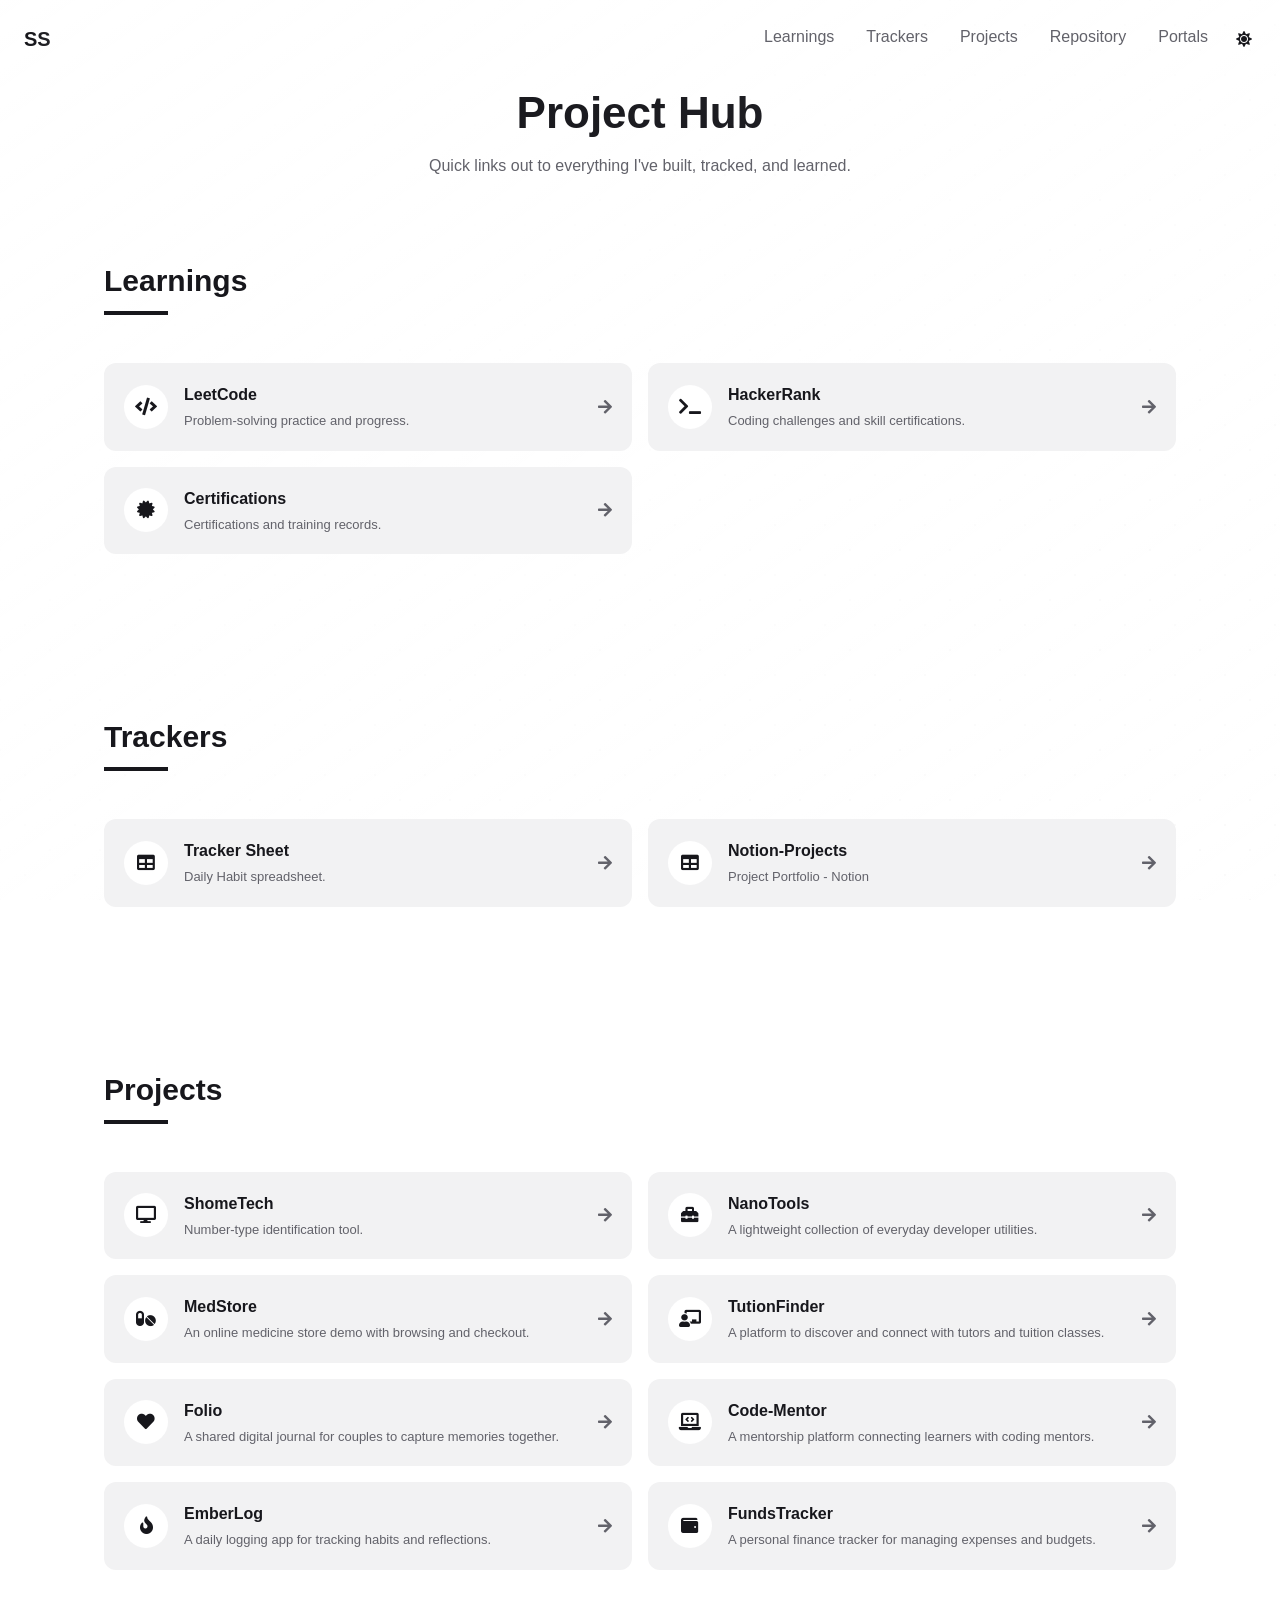
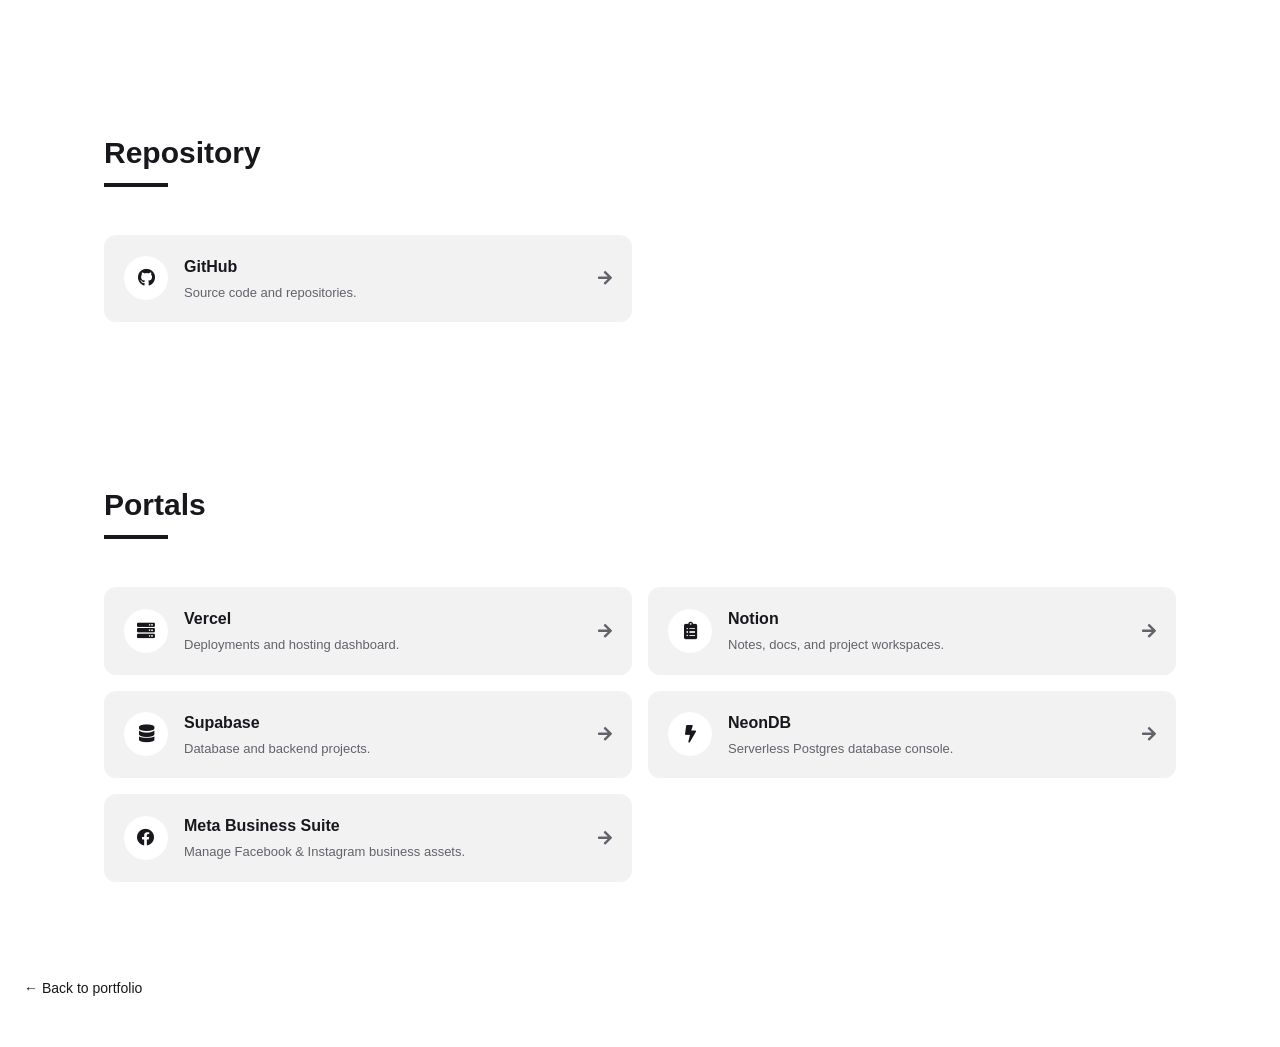
==== commit b4782963: "MyHub updated" ====
--- a/myhub/index.html
+++ b/myhub/index.html
@@ -22,14 +22,87 @@
   <div class="np-bg-wireframe"></div>
   <div class="np-bg-gradient"></div>
 
-  <div class="hub-wrap">
-    <div class="hub-header">
+  <header id="np-navbar" class="np-navbar">
+    <div class="np-container">
+      <a href="../index.html" class="np-logo"><span class="np-gradient-text">SS</span></a>
+      <div class="np-navbar-right">
+        <nav>
+          <ul class="np-nav-list">
+            <li><button class="np-nav-link" data-section="learnings">Learnings</button></li>
+            <li><button class="np-nav-link" data-section="trackers">Trackers</button></li>
+            <li><button class="np-nav-link" data-section="projects">Projects</button></li>
+            <li><button class="np-nav-link" data-section="repository">Repository</button></li>
+            <li><button class="np-nav-link" data-section="portals">Portals</button></li>
+          </ul>
+        </nav>
+        <button id="np-theme-toggle" class="np-theme-toggle" aria-label="Toggle light/dark theme">
+          <i class="fas fa-moon"></i>
+        </button>
+        <button id="np-nav-toggle" class="np-nav-toggle" aria-label="Toggle menu" aria-expanded="false">
+          <i class="fas fa-bars"></i>
+        </button>
+      </div>
+    </div>
+  </header>
+
+  <div class="hub-header np-section" style="padding-bottom: 0;">
+    <div class="np-container">
       <h1 class="np-gradient-text">Project Hub</h1>
-      <p>Quick links out to everything I've built and deployed.</p>
+      <p>Quick links out to everything I've built, tracked, and learned.</p>
     </div>
+  </div>
 
-    <div id="hub-links-grid" class="hub-grid"></div>
+  <section id="learnings" class="np-section">
+    <div class="np-container">
+      <div class="np-heading np-reveal">
+        <h2>Learnings</h2>
+        <div class="np-heading-rule"></div>
+      </div>
+      <div id="hub-learnings-grid" class="hub-grid"></div>
+    </div>
+  </section>
 
+  <section id="trackers" class="np-section">
+    <div class="np-container">
+      <div class="np-heading np-reveal">
+        <h2>Trackers</h2>
+        <div class="np-heading-rule"></div>
+      </div>
+      <div id="hub-trackers-grid" class="hub-grid"></div>
+    </div>
+  </section>
+
+  <section id="projects" class="np-section">
+    <div class="np-container">
+      <div class="np-heading np-reveal">
+        <h2>Projects</h2>
+        <div class="np-heading-rule"></div>
+      </div>
+      <div id="hub-projects-grid" class="hub-grid"></div>
+    </div>
+  </section>
+
+  <section id="repository" class="np-section">
+    <div class="np-container">
+      <div class="np-heading np-reveal">
+        <h2>Repository</h2>
+        <div class="np-heading-rule"></div>
+      </div>
+      <div id="hub-repository-grid" class="hub-grid"></div>
+    </div>
+  </section>
+
+  <section id="portals" class="np-section">
+    <div class="np-container">
+      <div class="np-heading np-reveal">
+        <h2>Portals</h2>
+        <div class="np-heading-rule"></div>
+      </div>
+      <div id="hub-portals-grid" class="hub-grid"></div>
+    </div>
+  </section>
+
+  <div class="np-container">
     <a href="../index.html" class="hub-back">&larr; Back to portfolio</a>
   </div>
 
--- a/css/css.css
+++ b/css/css.css
@@ -1153,12 +1153,20 @@
 .np-scroll-top-fab:hover { background-color: hsl(var(--np-primary) / 0.85); }
 
 /* Secret hub page */
-.hub-wrap { max-width: 900px; margin: 0 auto; padding: 4rem 1.5rem; min-height: 100vh; box-sizing: border-box; }
-.hub-header { text-align: center; margin-bottom: 3rem; }
+.hub-header { text-align: center; }
 .hub-header h1 { font-size: clamp(2rem, 4vw + 1rem, 2.75rem); font-weight: 700; margin-bottom: 0.5rem; }
 .hub-header p { color: hsl(var(--np-muted-foreground)); }
 .hub-grid { display: grid; gap: 1rem; grid-template-columns: 1fr; }
 @media (min-width: 640px) { .hub-grid { grid-template-columns: 1fr 1fr; } }
+.hub-empty {
+  grid-column: 1 / -1;
+  color: hsl(var(--np-muted-foreground));
+  font-size: 0.9rem;
+  padding: 1.5rem;
+  border: 1px dashed hsl(var(--np-border));
+  border-radius: var(--np-radius);
+  text-align: center;
+}
 .hub-card {
   display: flex;
   align-items: center;
@@ -1187,7 +1195,7 @@
 .hub-card-arrow { margin-left: auto; color: hsl(var(--np-muted-foreground)); }
 .hub-back {
   display: inline-block;
-  margin-top: 2.5rem;
+  margin: 1rem 0 3rem;
   color: hsl(var(--np-muted-foreground));
   font-size: 0.875rem;
   transition: color 0.2s;
